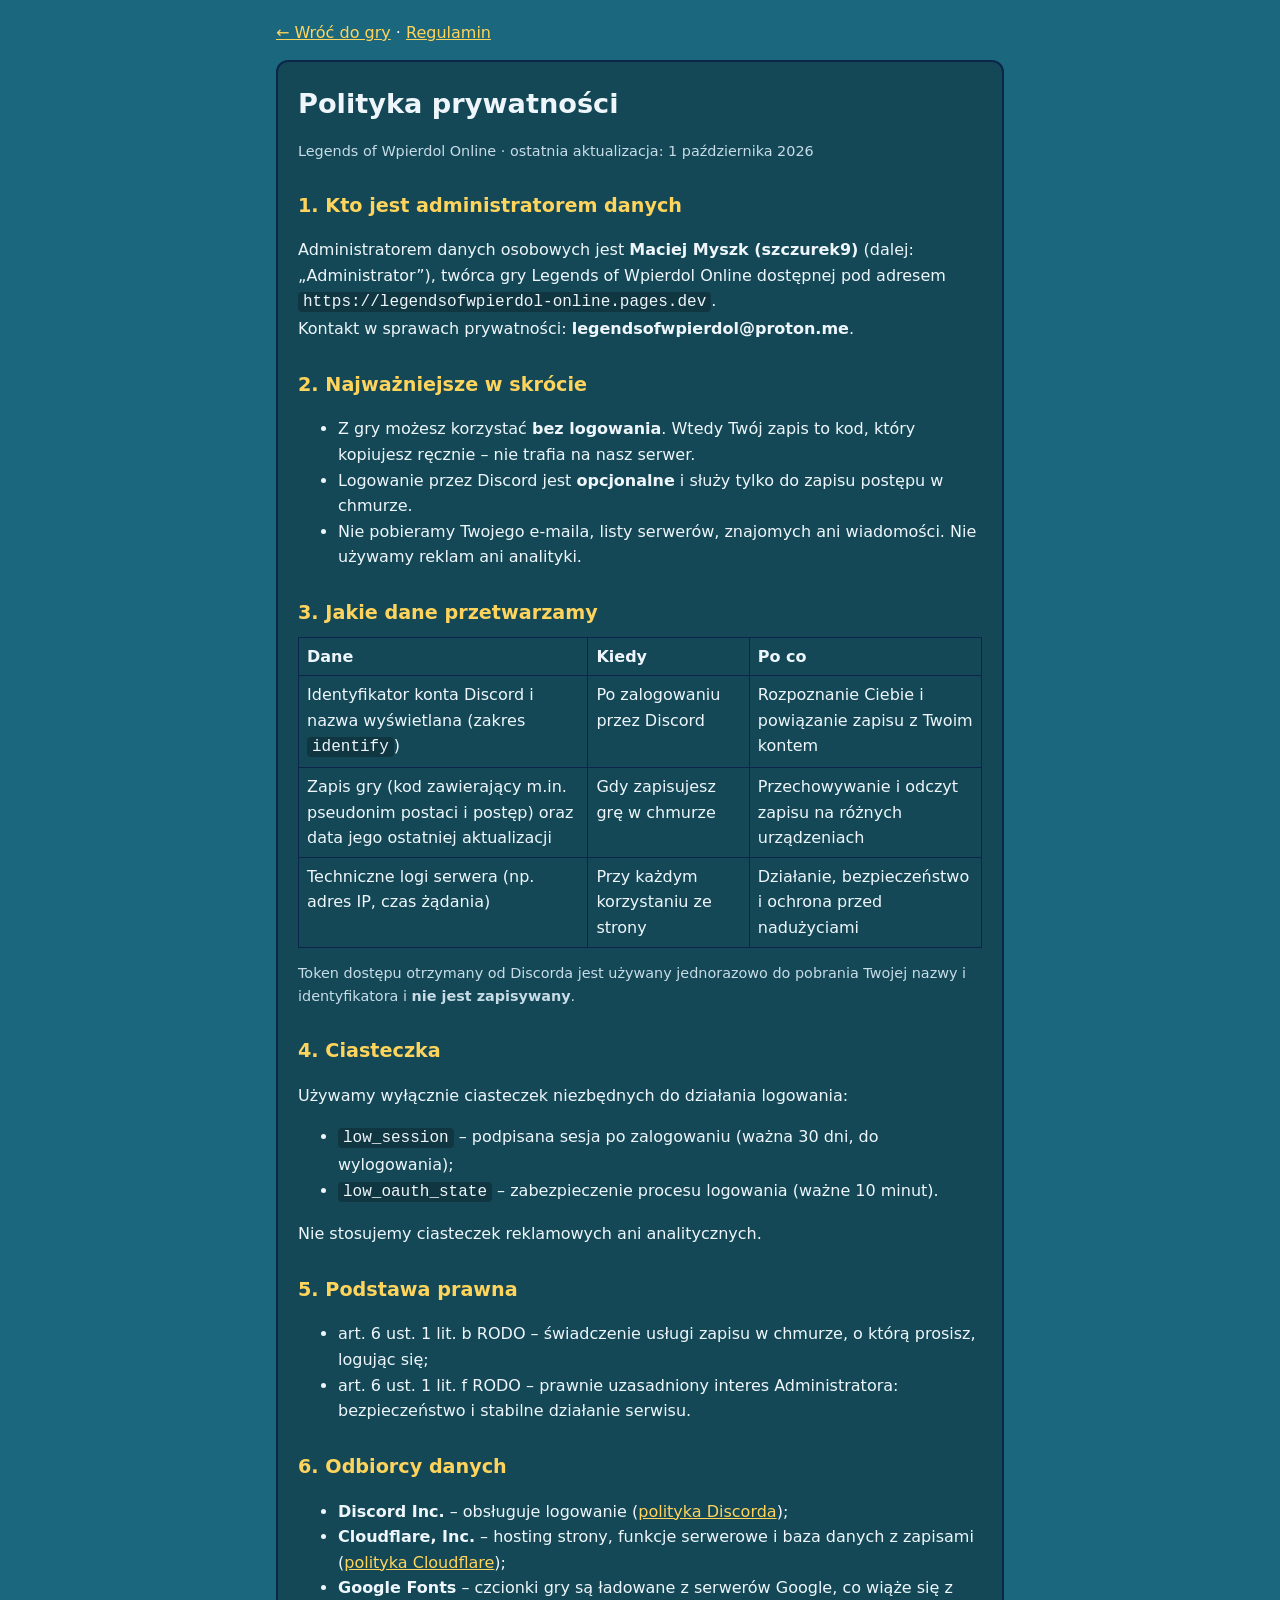
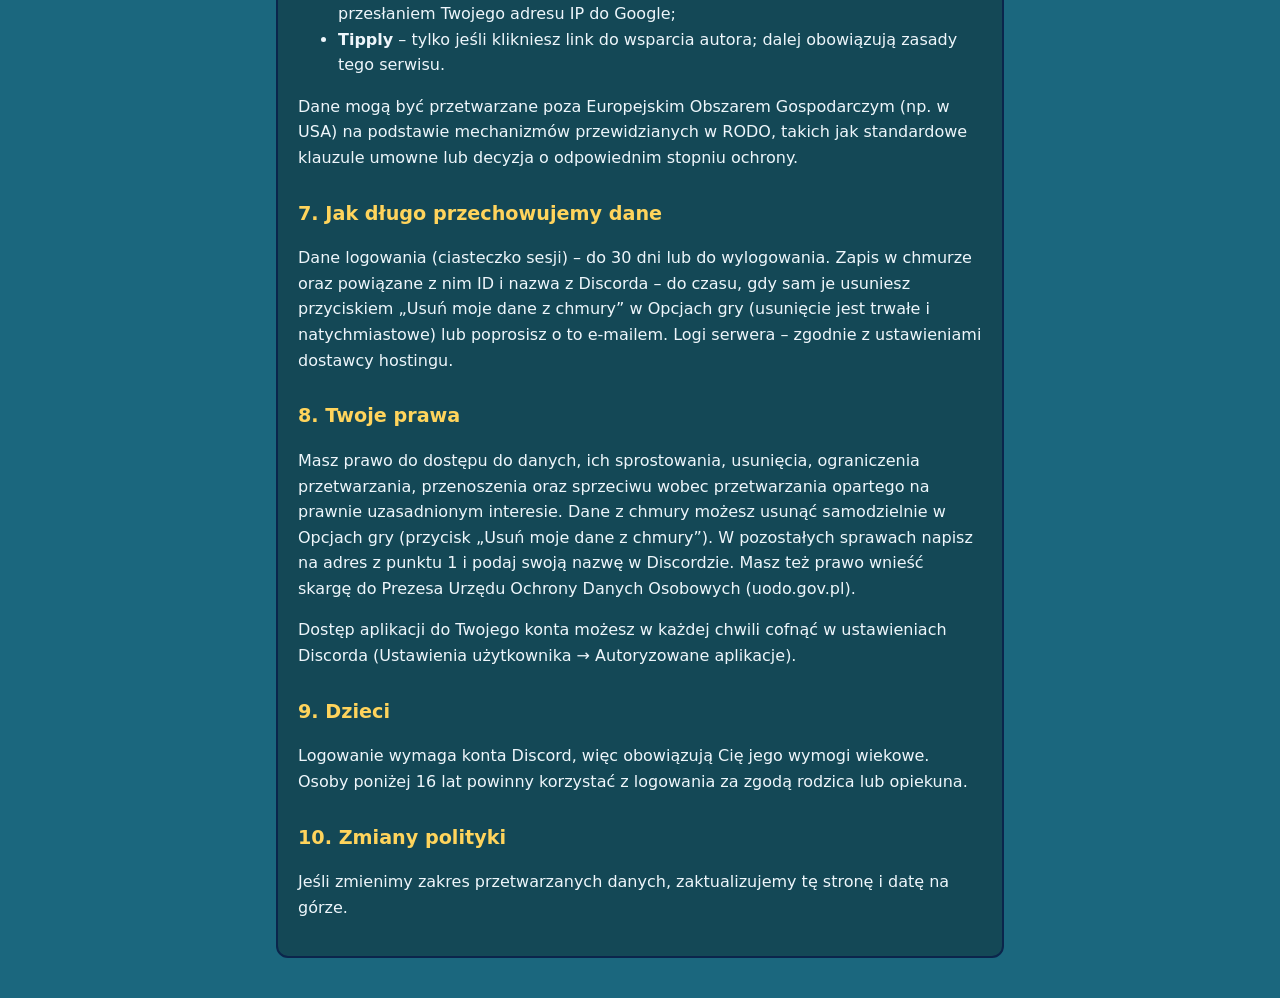
==== privacy.html @ 3d733aaf "add tos and pp" ====
<!DOCTYPE html>
<html lang="pl">
<head>
<meta charset="UTF-8">
<meta name="viewport" content="width=device-width, initial-scale=1, viewport-fit=cover">
<title>Polityka prywatności – Legends of Wpierdol Online</title>
<meta name="robots" content="index,follow">
<style>
:root{--bg:#1b677e;--card:rgba(19,67,79,.85);--text:#eef6fb;--muted:#c7dce7;--accent:#ffd45c;--border:#0b254b;box-sizing:border-box;padding-top:env(safe-area-inset-top,0px);padding-bottom:env(safe-area-inset-bottom,0px)}
*{box-sizing:border-box}
body{margin:0;background:var(--bg);color:var(--text);font:16px/1.6 system-ui,-apple-system,"Segoe UI",Roboto,sans-serif}
main{max-width:760px;margin:0 auto;padding:20px 16px 48px}
.card{background:var(--card);border:2px solid var(--border);border-radius:12px;padding:20px}
h1{margin:0 0 4px;font-size:1.7rem}h2{margin:28px 0 8px;font-size:1.2rem;color:var(--accent)}
p,li{color:var(--text)}.muted{color:var(--muted);font-size:.9rem}
a{color:var(--accent)}code{background:rgba(0,0,0,.25);padding:1px 5px;border-radius:4px}
.table-wrap{overflow-x:auto}table{border-collapse:collapse;width:100%}th,td{border:1px solid var(--border);padding:6px 8px;text-align:left;vertical-align:top}
nav{margin-bottom:14px}
</style>
</head>
<body>
<main>
<nav><a href="/">← Wróć do gry</a> · <a href="/terms">Regulamin</a></nav>
<div class="card">
<h1>Polityka prywatności</h1>
<p class="muted">Legends of Wpierdol Online · ostatnia aktualizacja: 1 października 2026</p>

<h2>1. Kto jest administratorem danych</h2>
<p>Administratorem danych osobowych jest <strong>Maciej Myszk (szczurek9)</strong> (dalej: „Administrator”), twórca gry Legends of Wpierdol Online dostępnej pod adresem <code>https://legendsofwpierdol-online.pages.dev</code>.<br>
Kontakt w sprawach prywatności: <strong>legendsofwpierdol@proton.me</strong>.</p>

<h2>2. Najważniejsze w skrócie</h2>
<ul>
<li>Z gry możesz korzystać <strong>bez logowania</strong>. Wtedy Twój zapis to kod, który kopiujesz ręcznie – nie trafia na nasz serwer.</li>
<li>Logowanie przez Discord jest <strong>opcjonalne</strong> i służy tylko do zapisu postępu w chmurze.</li>
<li>Nie pobieramy Twojego e-maila, listy serwerów, znajomych ani wiadomości. Nie używamy reklam ani analityki.</li>
</ul>

<h2>3. Jakie dane przetwarzamy</h2>
<div class="table-wrap"><table>
<tr><th>Dane</th><th>Kiedy</th><th>Po co</th></tr>
<tr><td>Identyfikator konta Discord i nazwa wyświetlana (zakres <code>identify</code>)</td><td>Po zalogowaniu przez Discord</td><td>Rozpoznanie Ciebie i powiązanie zapisu z Twoim kontem</td></tr>
<tr><td>Zapis gry (kod zawierający m.in. pseudonim postaci i postęp) oraz data jego ostatniej aktualizacji</td><td>Gdy zapisujesz grę w chmurze</td><td>Przechowywanie i odczyt zapisu na różnych urządzeniach</td></tr>
<tr><td>Techniczne logi serwera (np. adres IP, czas żądania)</td><td>Przy każdym korzystaniu ze strony</td><td>Działanie, bezpieczeństwo i ochrona przed nadużyciami</td></tr>
</table></div>
<p class="muted">Token dostępu otrzymany od Discorda jest używany jednorazowo do pobrania Twojej nazwy i identyfikatora i <strong>nie jest zapisywany</strong>.</p>

<h2>4. Ciasteczka</h2>
<p>Używamy wyłącznie ciasteczek niezbędnych do działania logowania:</p>
<ul>
<li><code>low_session</code> – podpisana sesja po zalogowaniu (ważna 30 dni, do wylogowania);</li>
<li><code>low_oauth_state</code> – zabezpieczenie procesu logowania (ważne 10 minut).</li>
</ul>
<p>Nie stosujemy ciasteczek reklamowych ani analitycznych.</p>

<h2>5. Podstawa prawna</h2>
<ul>
<li>art. 6 ust. 1 lit. b RODO – świadczenie usługi zapisu w chmurze, o którą prosisz, logując się;</li>
<li>art. 6 ust. 1 lit. f RODO – prawnie uzasadniony interes Administratora: bezpieczeństwo i stabilne działanie serwisu.</li>
</ul>

<h2>6. Odbiorcy danych</h2>
<ul>
<li><strong>Discord Inc.</strong> – obsługuje logowanie (<a href="https://discord.com/privacy" target="_blank" rel="noopener noreferrer">polityka Discorda</a>);</li>
<li><strong>Cloudflare, Inc.</strong> – hosting strony, funkcje serwerowe i baza danych z zapisami (<a href="https://www.cloudflare.com/privacypolicy/" target="_blank" rel="noopener noreferrer">polityka Cloudflare</a>);</li>
<li><strong>Google Fonts</strong> – czcionki gry są ładowane z serwerów Google, co wiąże się z przesłaniem Twojego adresu IP do Google;</li>
<li><strong>Tipply</strong> – tylko jeśli klikniesz link do wsparcia autora; dalej obowiązują zasady tego serwisu.</li>
</ul>
<p>Dane mogą być przetwarzane poza Europejskim Obszarem Gospodarczym (np. w USA) na podstawie mechanizmów przewidzianych w RODO, takich jak standardowe klauzule umowne lub decyzja o odpowiednim stopniu ochrony.</p>

<h2>7. Jak długo przechowujemy dane</h2>
<p>Dane logowania (ciasteczko sesji) – do 30 dni lub do wylogowania. Zapis w chmurze oraz powiązane z nim ID i nazwa z Discorda – do czasu, gdy sam je usuniesz przyciskiem „Usuń moje dane z chmury” w Opcjach gry (usunięcie jest trwałe i natychmiastowe) lub poprosisz o to e-mailem. Logi serwera – zgodnie z ustawieniami dostawcy hostingu.</p>

<h2>8. Twoje prawa</h2>
<p>Masz prawo do dostępu do danych, ich sprostowania, usunięcia, ograniczenia przetwarzania, przenoszenia oraz sprzeciwu wobec przetwarzania opartego na prawnie uzasadnionym interesie. Dane z chmury możesz usunąć samodzielnie w Opcjach gry (przycisk „Usuń moje dane z chmury”). W pozostałych sprawach napisz na adres z punktu 1 i podaj swoją nazwę w Discordzie. Masz też prawo wnieść skargę do Prezesa Urzędu Ochrony Danych Osobowych (uodo.gov.pl).</p>
<p>Dostęp aplikacji do Twojego konta możesz w każdej chwili cofnąć w ustawieniach Discorda (Ustawienia użytkownika → Autoryzowane aplikacje).</p>

<h2>9. Dzieci</h2>
<p>Logowanie wymaga konta Discord, więc obowiązują Cię jego wymogi wiekowe. Osoby poniżej 16 lat powinny korzystać z logowania za zgodą rodzica lub opiekuna.</p>

<h2>10. Zmiany polityki</h2>
<p>Jeśli zmienimy zakres przetwarzanych danych, zaktualizujemy tę stronę i datę na górze.</p>
</div>
</main>
</body>
</html>
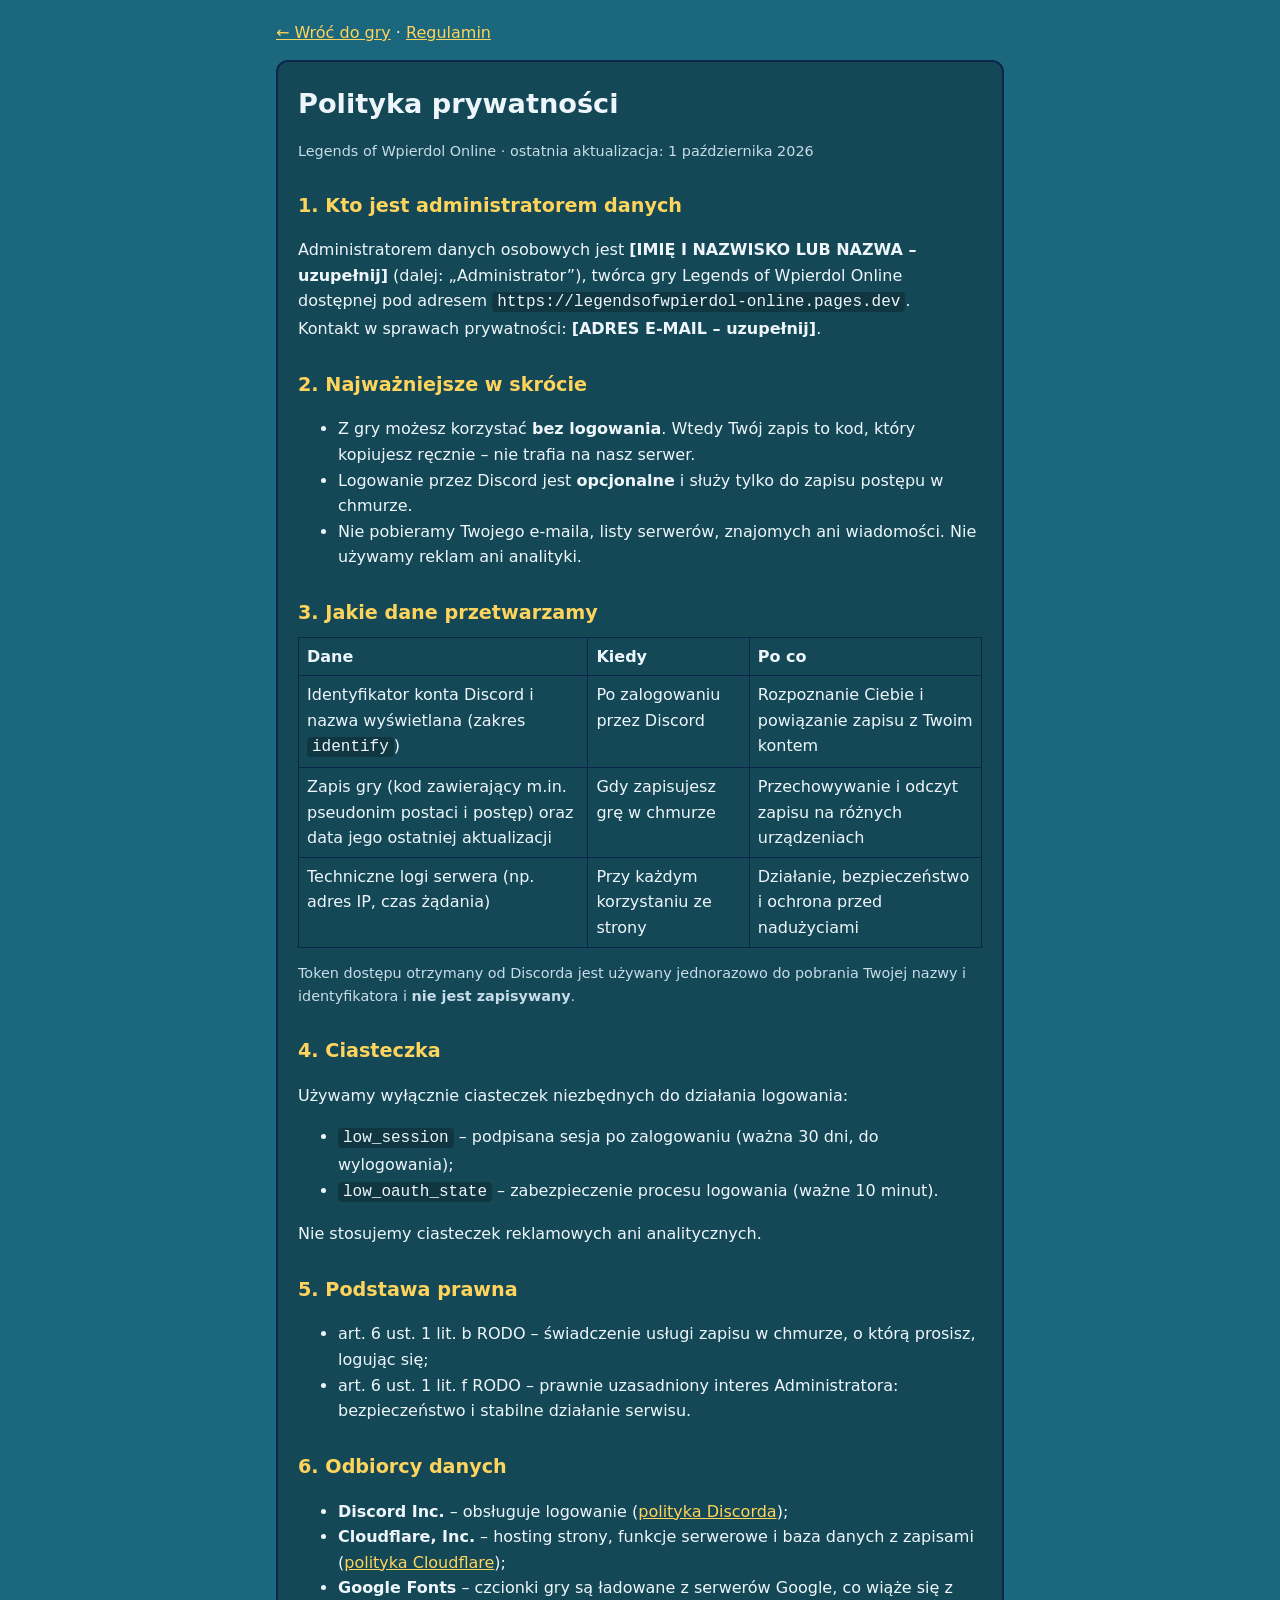
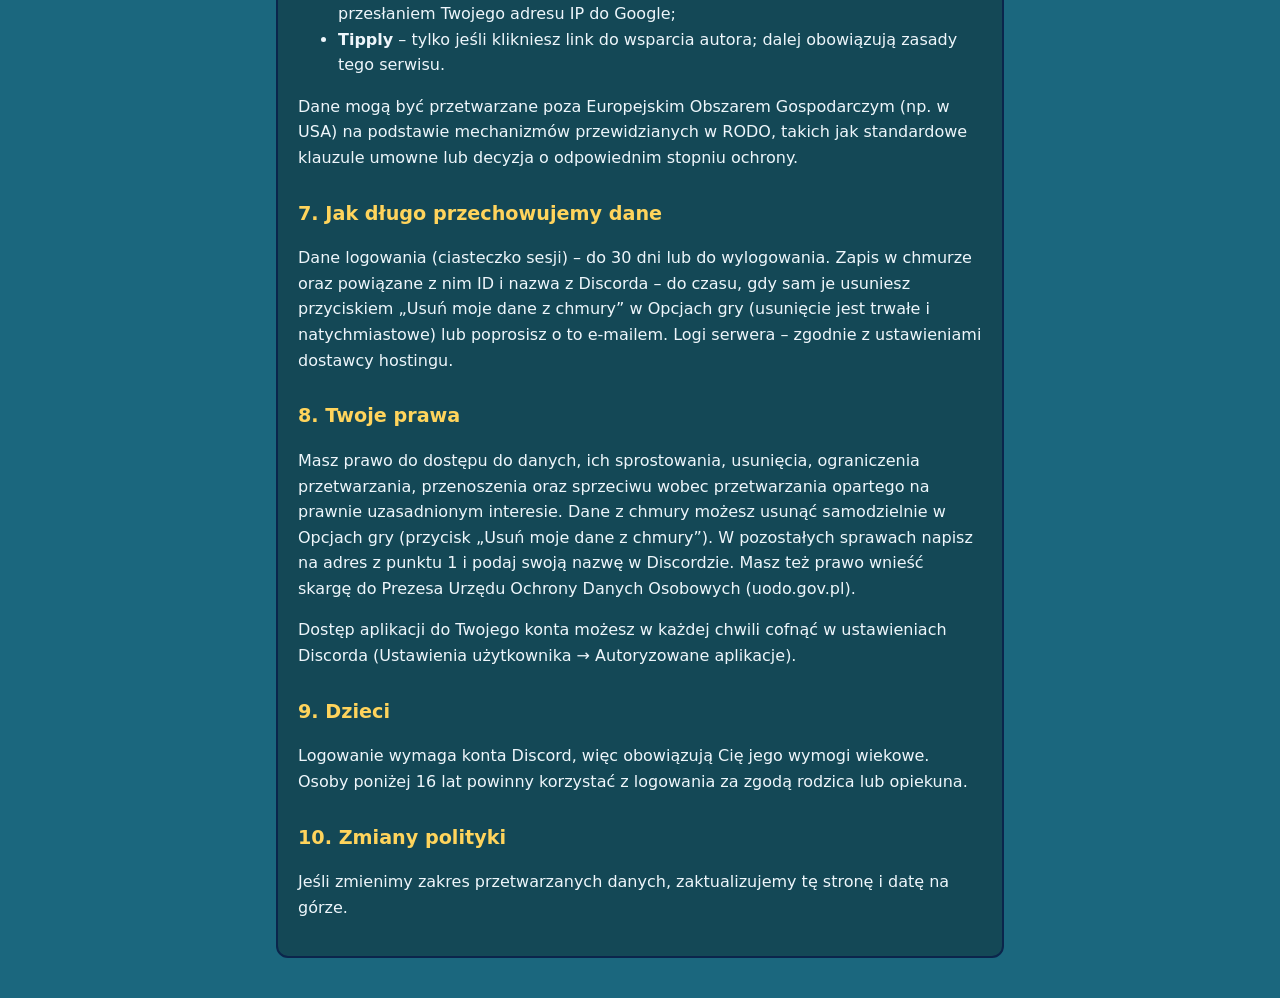
==== commit daf52df0: "change stuff" ====
--- a/privacy.html
+++ b/privacy.html
@@ -26,8 +26,8 @@
 <p class="muted">Legends of Wpierdol Online · ostatnia aktualizacja: 1 października 2026</p>
 
 <h2>1. Kto jest administratorem danych</h2>
-<p>Administratorem danych osobowych jest <strong>Maciej Myszk (szczurek9)</strong> (dalej: „Administrator”), twórca gry Legends of Wpierdol Online dostępnej pod adresem <code>https://legendsofwpierdol-online.pages.dev</code>.<br>
-Kontakt w sprawach prywatności: <strong>legendsofwpierdol@proton.me</strong>.</p>
+<p>Administratorem danych osobowych jest <strong>[IMIĘ I NAZWISKO LUB NAZWA – uzupełnij]</strong> (dalej: „Administrator”), twórca gry Legends of Wpierdol Online dostępnej pod adresem <code>https://legendsofwpierdol-online.pages.dev</code>.<br>
+Kontakt w sprawach prywatności: <strong>[ADRES E-MAIL – uzupełnij]</strong>.</p>
 
 <h2>2. Najważniejsze w skrócie</h2>
 <ul>
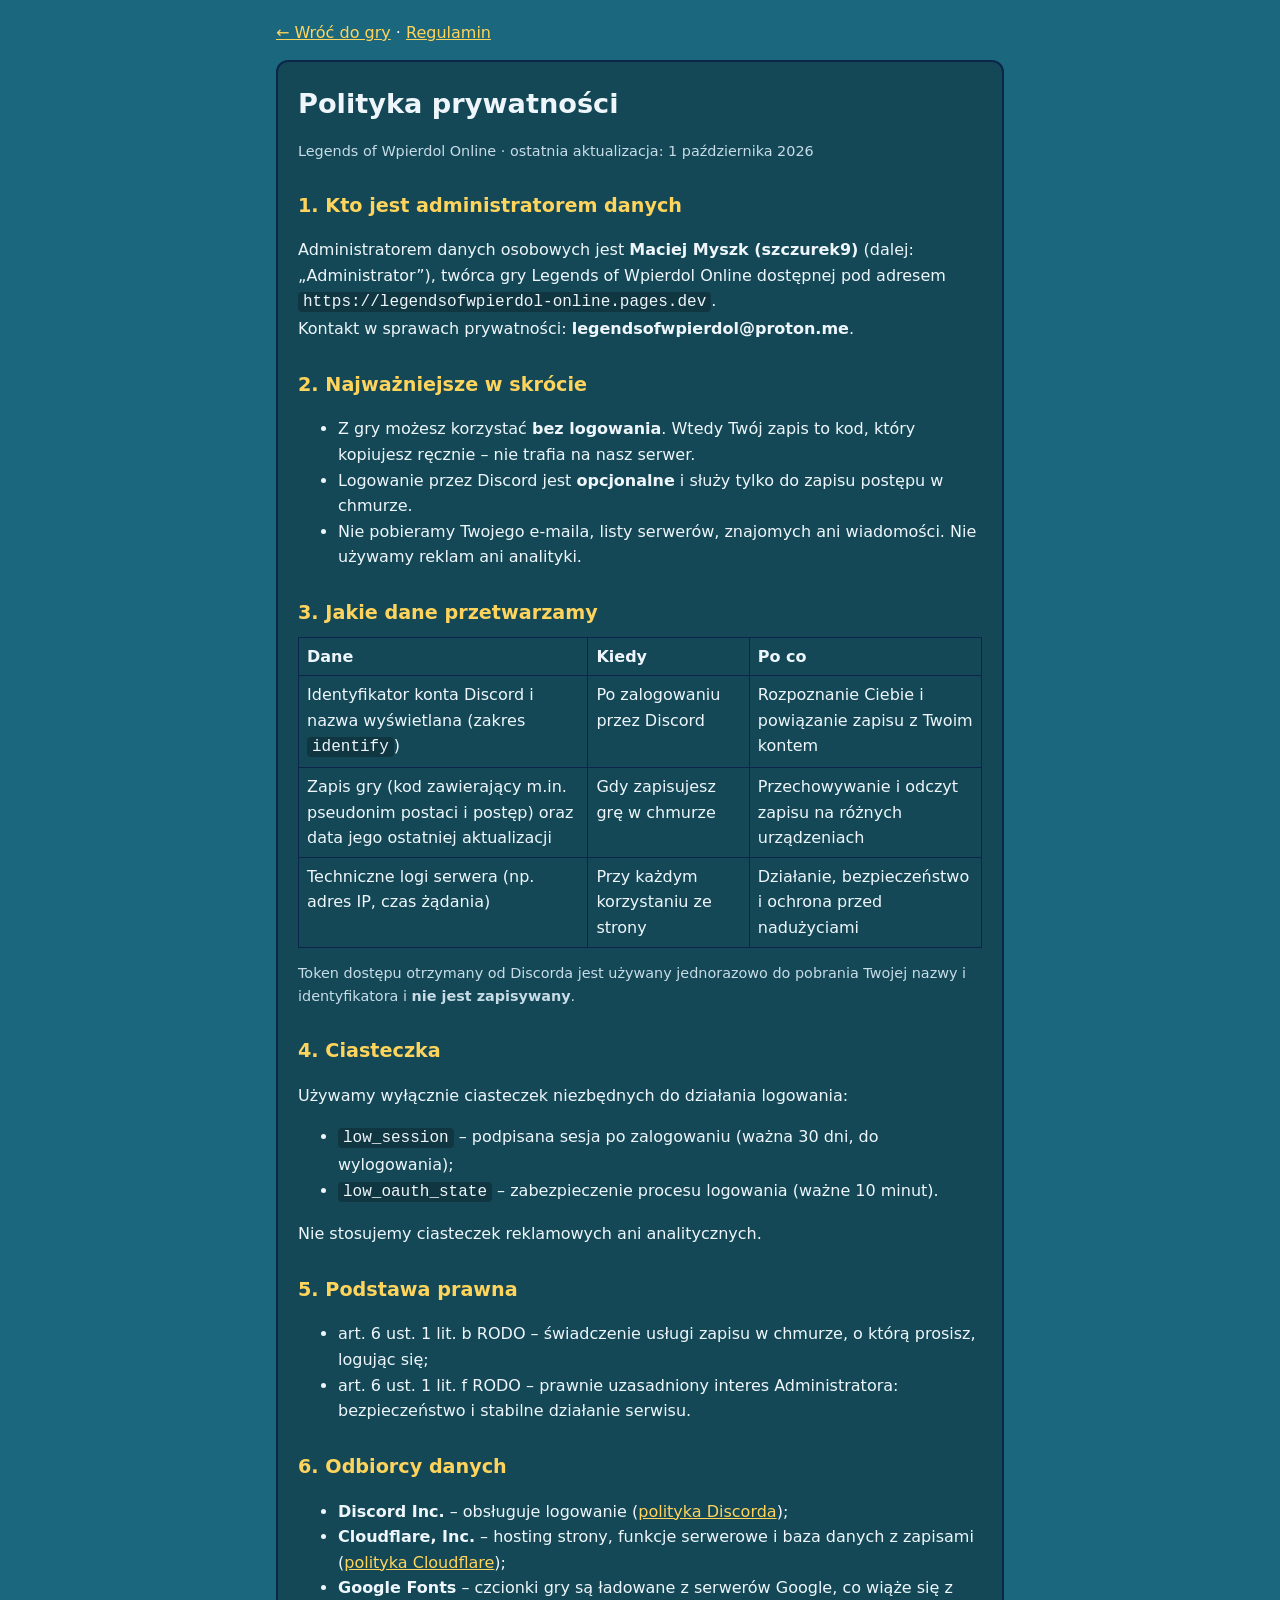
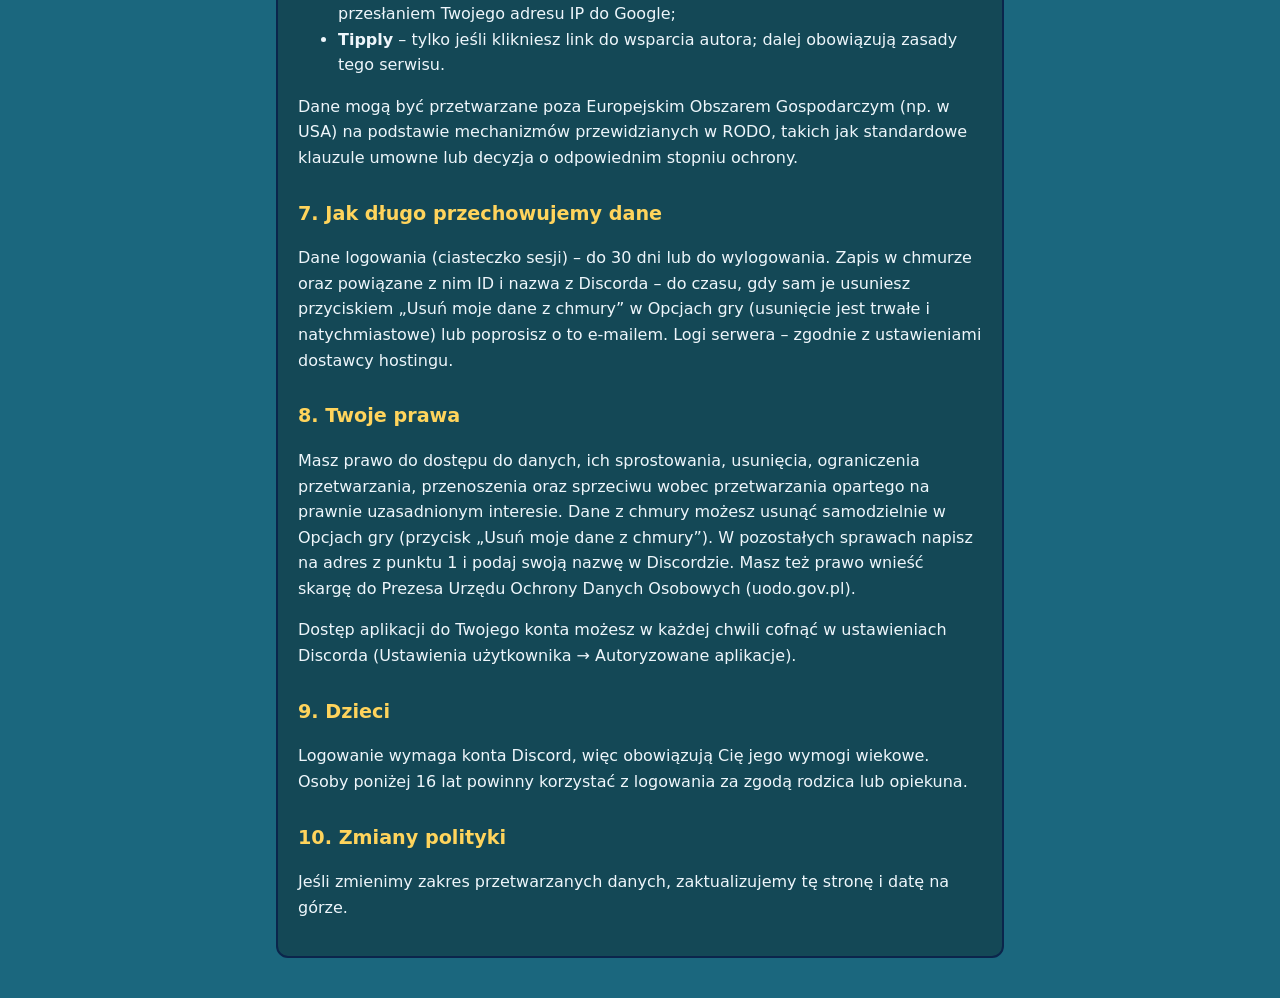
==== commit 3f9722b6: "Update privacy.html" ====
--- a/privacy.html
+++ b/privacy.html
@@ -26,8 +26,8 @@
 <p class="muted">Legends of Wpierdol Online · ostatnia aktualizacja: 1 października 2026</p>
 
 <h2>1. Kto jest administratorem danych</h2>
-<p>Administratorem danych osobowych jest <strong>[IMIĘ I NAZWISKO LUB NAZWA – uzupełnij]</strong> (dalej: „Administrator”), twórca gry Legends of Wpierdol Online dostępnej pod adresem <code>https://legendsofwpierdol-online.pages.dev</code>.<br>
-Kontakt w sprawach prywatności: <strong>[ADRES E-MAIL – uzupełnij]</strong>.</p>
+<p>Administratorem danych osobowych jest <strong>Maciej Myszk (szczurek9)</strong> (dalej: „Administrator”), twórca gry Legends of Wpierdol Online dostępnej pod adresem <code>https://legendsofwpierdol-online.pages.dev</code>.<br>
+Kontakt w sprawach prywatności: <strong>legendsofwpierdol@proton.me</strong>.</p>
 
 <h2>2. Najważniejsze w skrócie</h2>
 <ul>
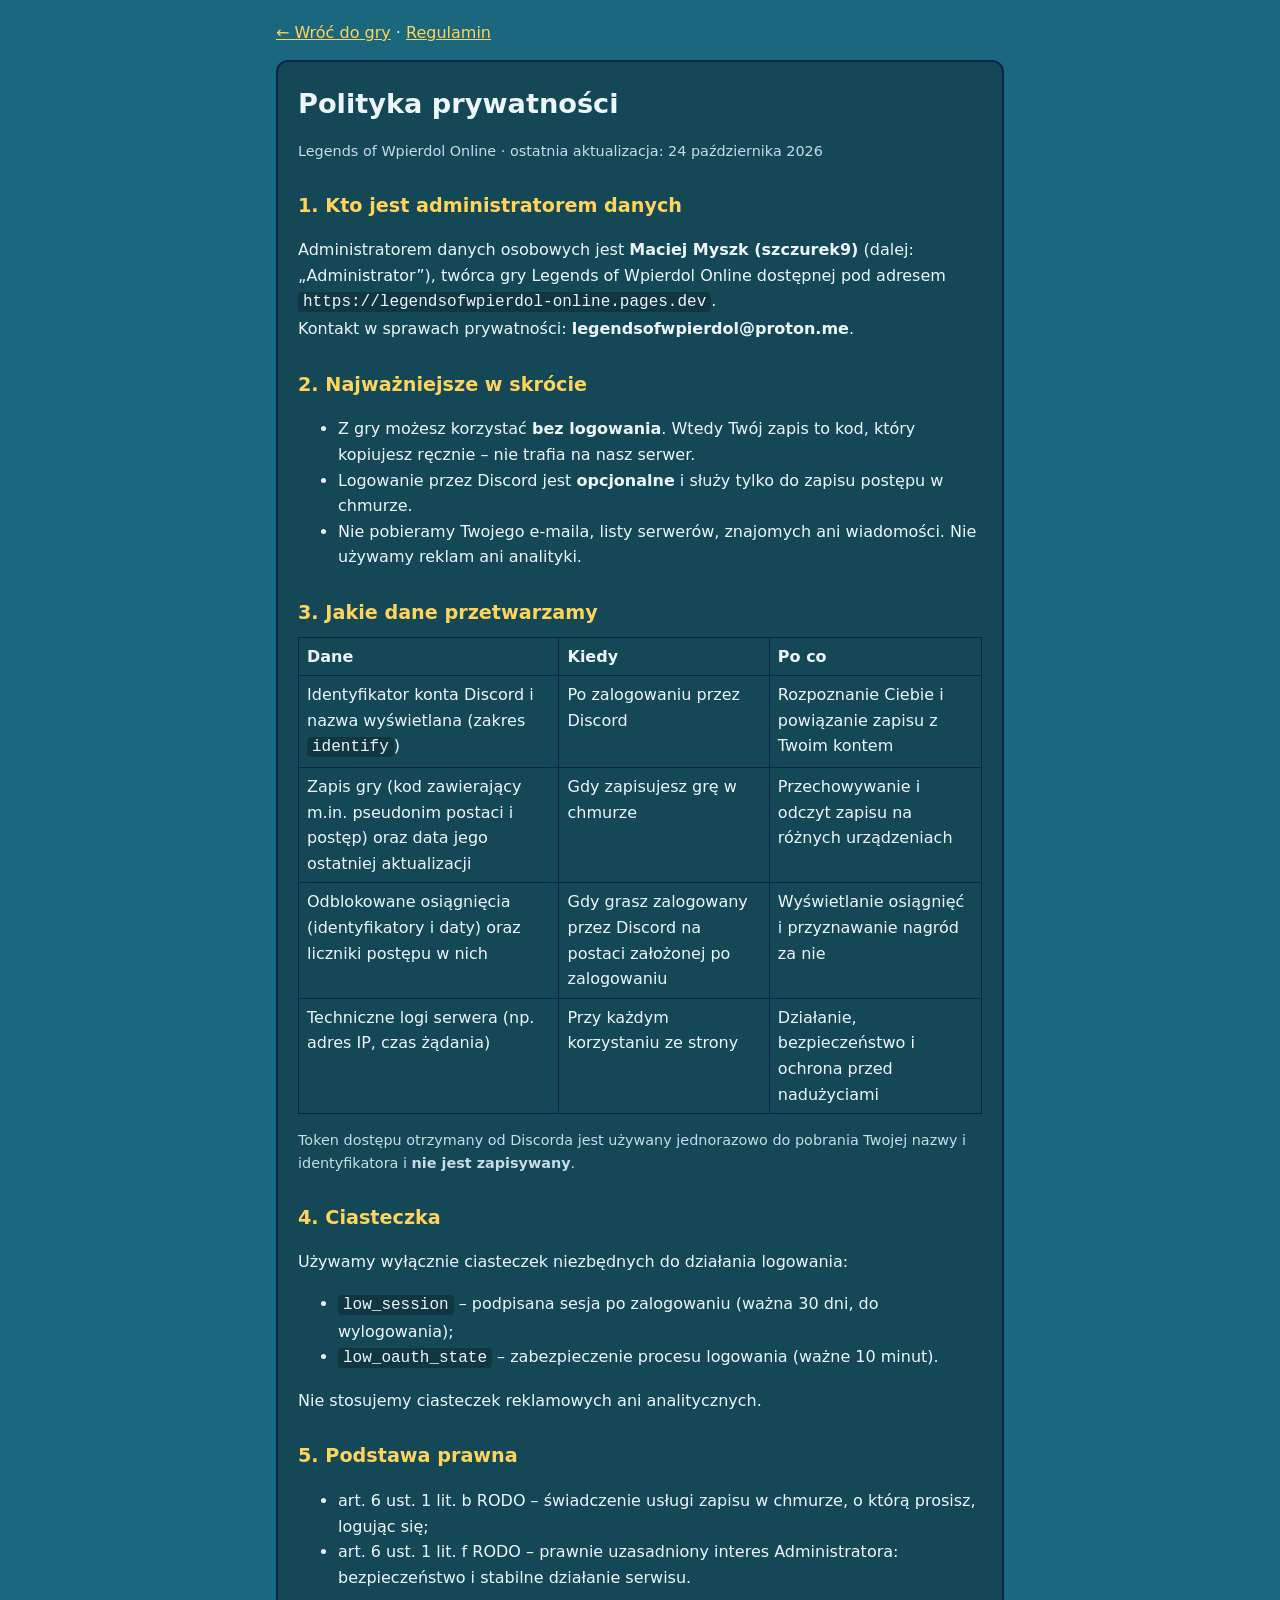
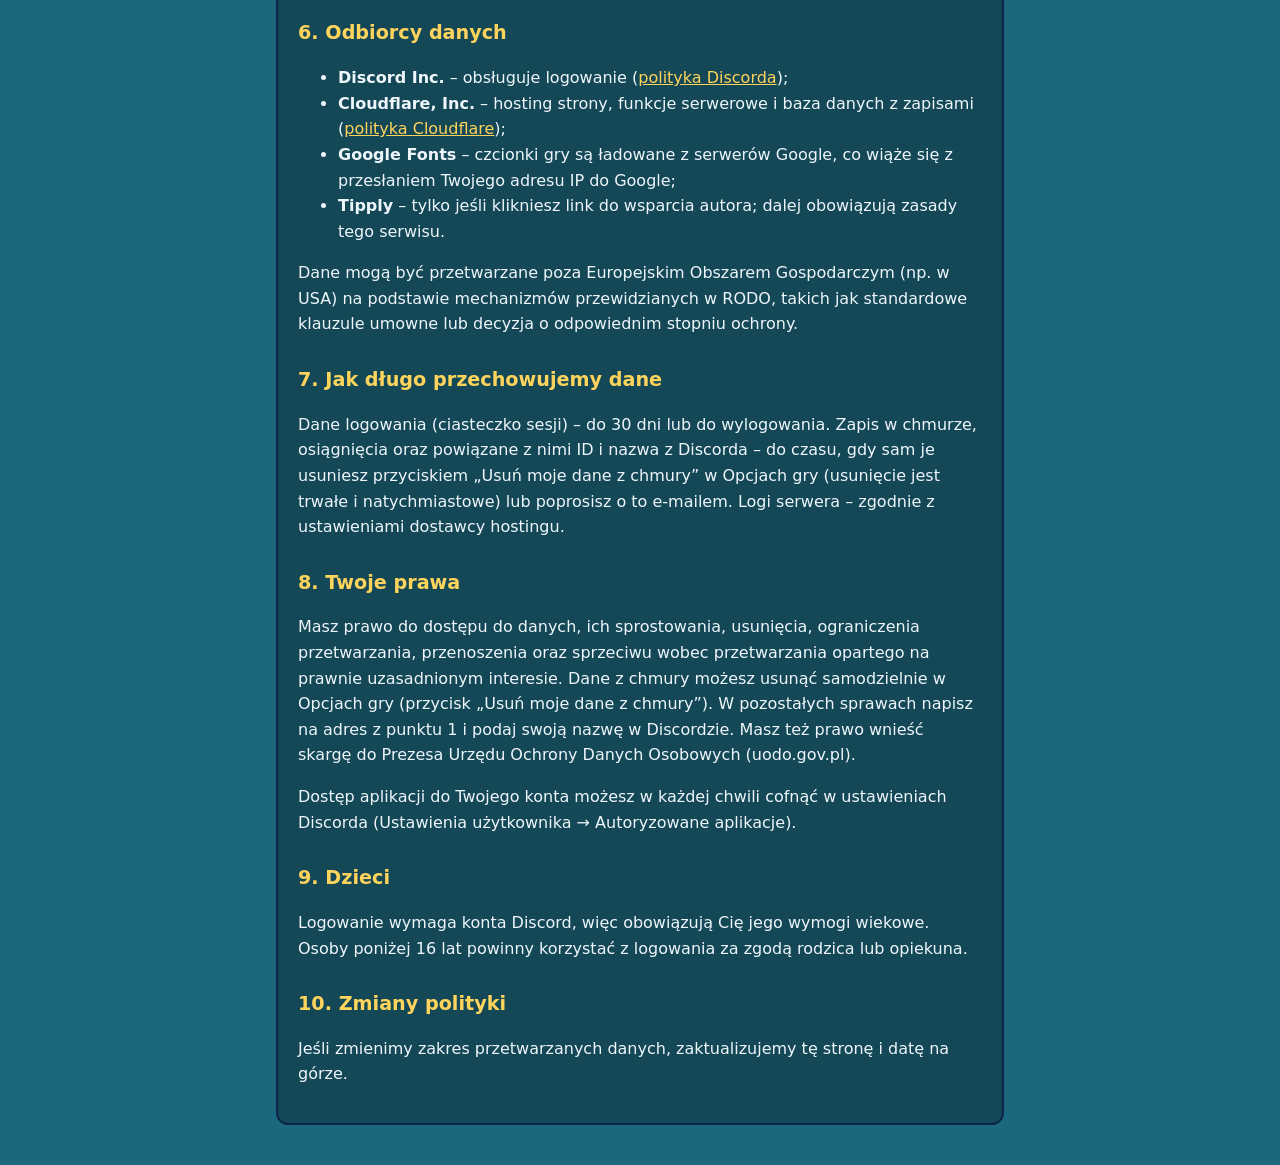
==== commit 11ae2f72: "1.0.2 Add Achievements" ====
--- a/privacy.html
+++ b/privacy.html
@@ -23,7 +23,7 @@
 <nav><a href="/">← Wróć do gry</a> · <a href="/terms">Regulamin</a></nav>
 <div class="card">
 <h1>Polityka prywatności</h1>
-<p class="muted">Legends of Wpierdol Online · ostatnia aktualizacja: 1 października 2026</p>
+<p class="muted">Legends of Wpierdol Online · ostatnia aktualizacja: 24 października 2026</p>
 
 <h2>1. Kto jest administratorem danych</h2>
 <p>Administratorem danych osobowych jest <strong>Maciej Myszk (szczurek9)</strong> (dalej: „Administrator”), twórca gry Legends of Wpierdol Online dostępnej pod adresem <code>https://legendsofwpierdol-online.pages.dev</code>.<br>
@@ -41,6 +41,7 @@
 <tr><th>Dane</th><th>Kiedy</th><th>Po co</th></tr>
 <tr><td>Identyfikator konta Discord i nazwa wyświetlana (zakres <code>identify</code>)</td><td>Po zalogowaniu przez Discord</td><td>Rozpoznanie Ciebie i powiązanie zapisu z Twoim kontem</td></tr>
 <tr><td>Zapis gry (kod zawierający m.in. pseudonim postaci i postęp) oraz data jego ostatniej aktualizacji</td><td>Gdy zapisujesz grę w chmurze</td><td>Przechowywanie i odczyt zapisu na różnych urządzeniach</td></tr>
+<tr><td>Odblokowane osiągnięcia (identyfikatory i daty) oraz liczniki postępu w nich</td><td>Gdy grasz zalogowany przez Discord na postaci założonej po zalogowaniu</td><td>Wyświetlanie osiągnięć i przyznawanie nagród za nie</td></tr>
 <tr><td>Techniczne logi serwera (np. adres IP, czas żądania)</td><td>Przy każdym korzystaniu ze strony</td><td>Działanie, bezpieczeństwo i ochrona przed nadużyciami</td></tr>
 </table></div>
 <p class="muted">Token dostępu otrzymany od Discorda jest używany jednorazowo do pobrania Twojej nazwy i identyfikatora i <strong>nie jest zapisywany</strong>.</p>
@@ -69,7 +70,7 @@
 <p>Dane mogą być przetwarzane poza Europejskim Obszarem Gospodarczym (np. w USA) na podstawie mechanizmów przewidzianych w RODO, takich jak standardowe klauzule umowne lub decyzja o odpowiednim stopniu ochrony.</p>
 
 <h2>7. Jak długo przechowujemy dane</h2>
-<p>Dane logowania (ciasteczko sesji) – do 30 dni lub do wylogowania. Zapis w chmurze oraz powiązane z nim ID i nazwa z Discorda – do czasu, gdy sam je usuniesz przyciskiem „Usuń moje dane z chmury” w Opcjach gry (usunięcie jest trwałe i natychmiastowe) lub poprosisz o to e-mailem. Logi serwera – zgodnie z ustawieniami dostawcy hostingu.</p>
+<p>Dane logowania (ciasteczko sesji) – do 30 dni lub do wylogowania. Zapis w chmurze, osiągnięcia oraz powiązane z nimi ID i nazwa z Discorda – do czasu, gdy sam je usuniesz przyciskiem „Usuń moje dane z chmury” w Opcjach gry (usunięcie jest trwałe i natychmiastowe) lub poprosisz o to e-mailem. Logi serwera – zgodnie z ustawieniami dostawcy hostingu.</p>
 
 <h2>8. Twoje prawa</h2>
 <p>Masz prawo do dostępu do danych, ich sprostowania, usunięcia, ograniczenia przetwarzania, przenoszenia oraz sprzeciwu wobec przetwarzania opartego na prawnie uzasadnionym interesie. Dane z chmury możesz usunąć samodzielnie w Opcjach gry (przycisk „Usuń moje dane z chmury”). W pozostałych sprawach napisz na adres z punktu 1 i podaj swoją nazwę w Discordzie. Masz też prawo wnieść skargę do Prezesa Urzędu Ochrony Danych Osobowych (uodo.gov.pl).</p>
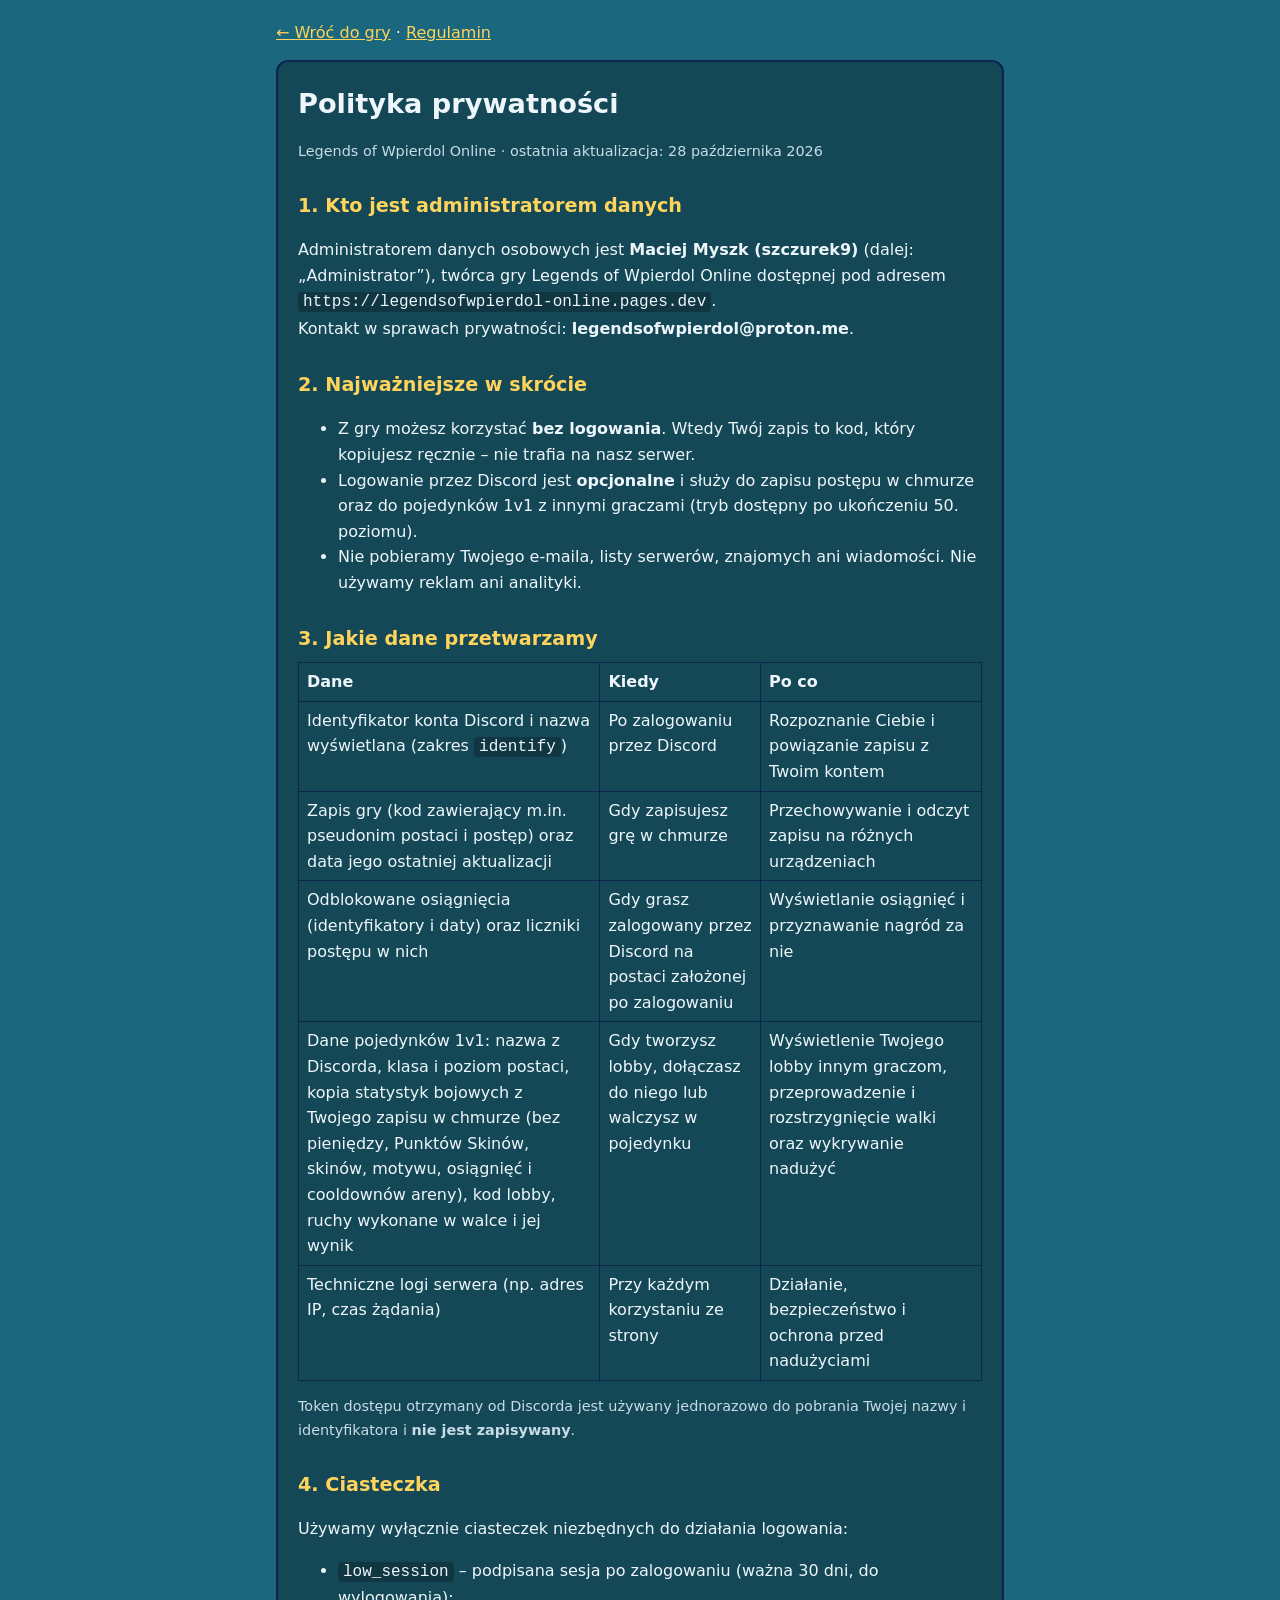
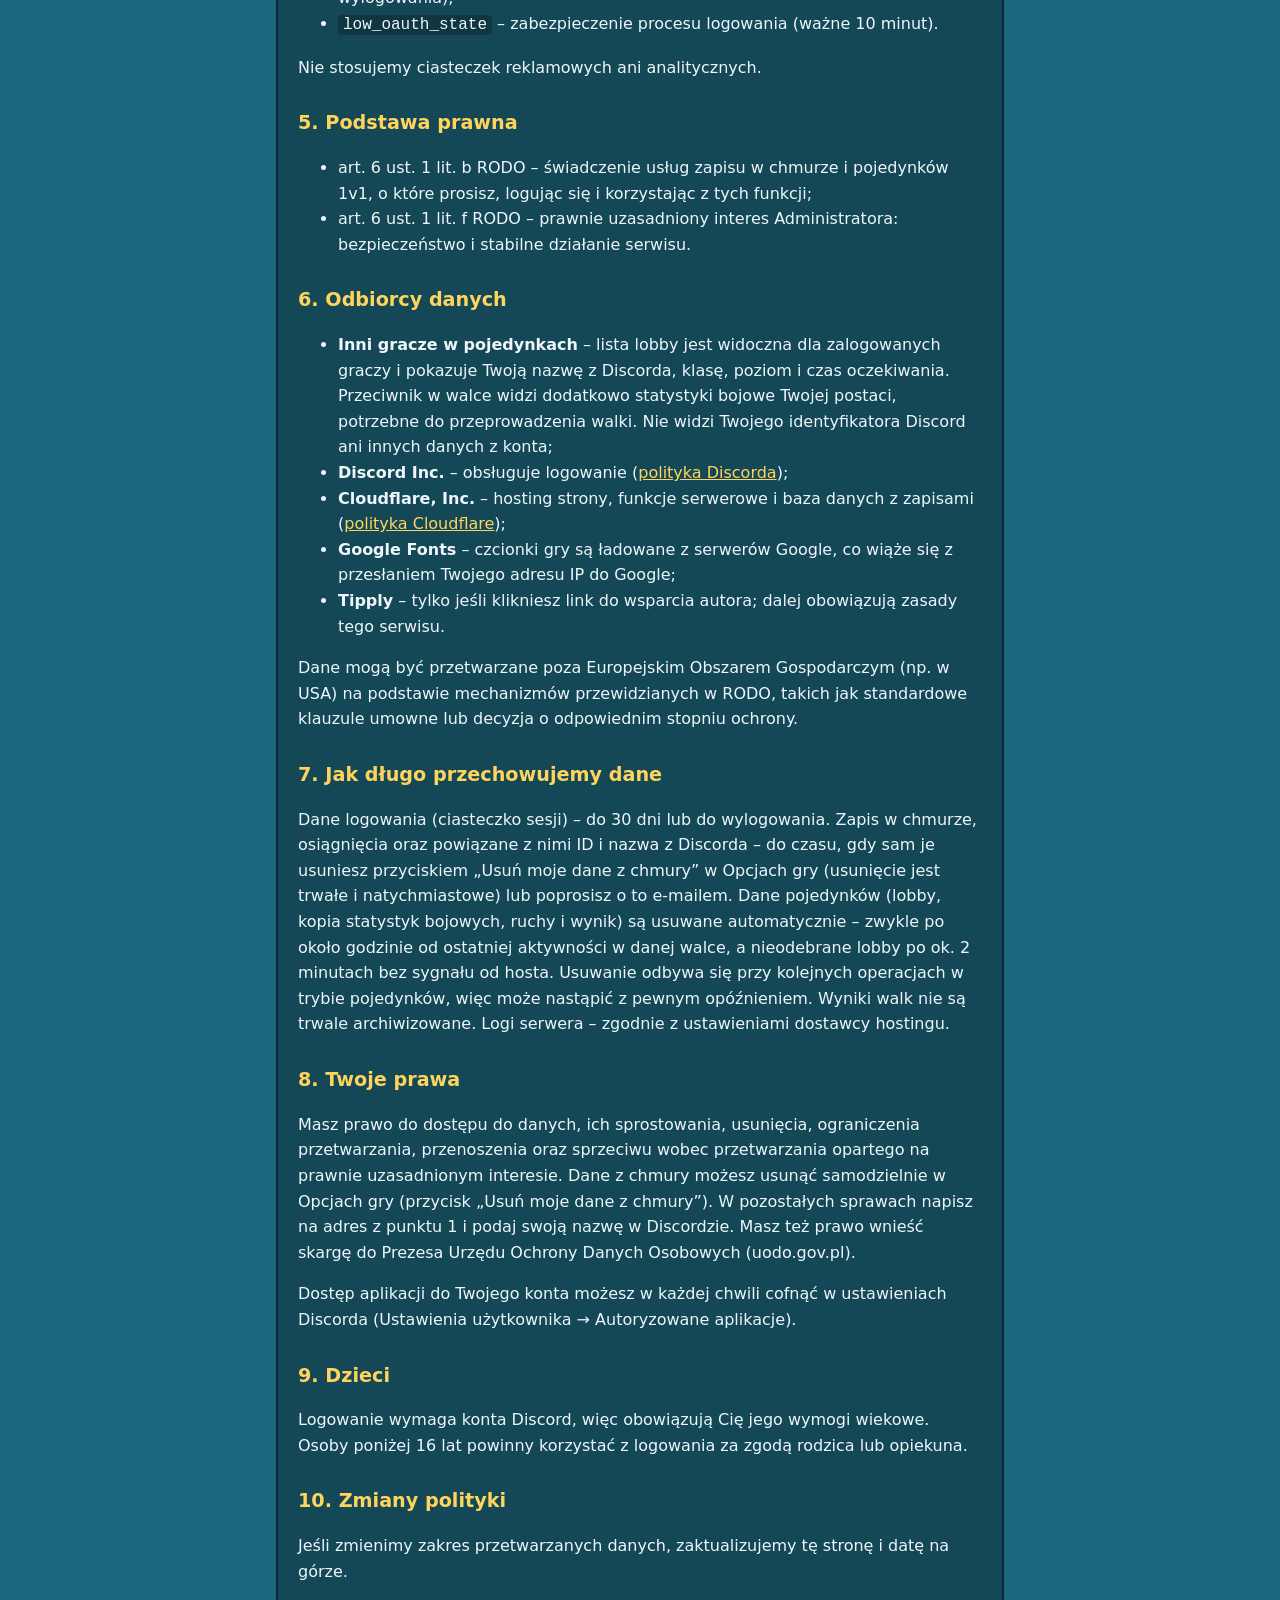
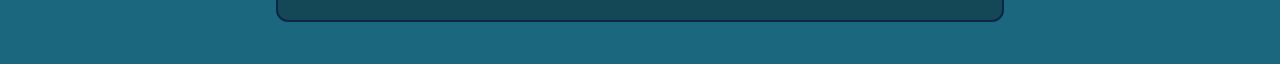
==== commit 1b191462: "update privacy" ====
--- a/privacy.html
+++ b/privacy.html
@@ -23,7 +23,7 @@
 <nav><a href="/">← Wróć do gry</a> · <a href="/terms">Regulamin</a></nav>
 <div class="card">
 <h1>Polityka prywatności</h1>
-<p class="muted">Legends of Wpierdol Online · ostatnia aktualizacja: 24 października 2026</p>
+<p class="muted">Legends of Wpierdol Online · ostatnia aktualizacja: 28 października 2026</p>
 
 <h2>1. Kto jest administratorem danych</h2>
 <p>Administratorem danych osobowych jest <strong>Maciej Myszk (szczurek9)</strong> (dalej: „Administrator”), twórca gry Legends of Wpierdol Online dostępnej pod adresem <code>https://legendsofwpierdol-online.pages.dev</code>.<br>
@@ -32,7 +32,7 @@
 <h2>2. Najważniejsze w skrócie</h2>
 <ul>
 <li>Z gry możesz korzystać <strong>bez logowania</strong>. Wtedy Twój zapis to kod, który kopiujesz ręcznie – nie trafia na nasz serwer.</li>
-<li>Logowanie przez Discord jest <strong>opcjonalne</strong> i służy tylko do zapisu postępu w chmurze.</li>
+<li>Logowanie przez Discord jest <strong>opcjonalne</strong> i służy do zapisu postępu w chmurze oraz do pojedynków 1v1 z innymi graczami (tryb dostępny po ukończeniu 50. poziomu).</li>
 <li>Nie pobieramy Twojego e-maila, listy serwerów, znajomych ani wiadomości. Nie używamy reklam ani analityki.</li>
 </ul>
 
@@ -42,6 +42,7 @@
 <tr><td>Identyfikator konta Discord i nazwa wyświetlana (zakres <code>identify</code>)</td><td>Po zalogowaniu przez Discord</td><td>Rozpoznanie Ciebie i powiązanie zapisu z Twoim kontem</td></tr>
 <tr><td>Zapis gry (kod zawierający m.in. pseudonim postaci i postęp) oraz data jego ostatniej aktualizacji</td><td>Gdy zapisujesz grę w chmurze</td><td>Przechowywanie i odczyt zapisu na różnych urządzeniach</td></tr>
 <tr><td>Odblokowane osiągnięcia (identyfikatory i daty) oraz liczniki postępu w nich</td><td>Gdy grasz zalogowany przez Discord na postaci założonej po zalogowaniu</td><td>Wyświetlanie osiągnięć i przyznawanie nagród za nie</td></tr>
+<tr><td>Dane pojedynków 1v1: nazwa z Discorda, klasa i poziom postaci, kopia statystyk bojowych z Twojego zapisu w chmurze (bez pieniędzy, Punktów Skinów, skinów, motywu, osiągnięć i cooldownów areny), kod lobby, ruchy wykonane w walce i jej wynik</td><td>Gdy tworzysz lobby, dołączasz do niego lub walczysz w pojedynku</td><td>Wyświetlenie Twojego lobby innym graczom, przeprowadzenie i rozstrzygnięcie walki oraz wykrywanie nadużyć</td></tr>
 <tr><td>Techniczne logi serwera (np. adres IP, czas żądania)</td><td>Przy każdym korzystaniu ze strony</td><td>Działanie, bezpieczeństwo i ochrona przed nadużyciami</td></tr>
 </table></div>
 <p class="muted">Token dostępu otrzymany od Discorda jest używany jednorazowo do pobrania Twojej nazwy i identyfikatora i <strong>nie jest zapisywany</strong>.</p>
@@ -56,12 +57,13 @@
 
 <h2>5. Podstawa prawna</h2>
 <ul>
-<li>art. 6 ust. 1 lit. b RODO – świadczenie usługi zapisu w chmurze, o którą prosisz, logując się;</li>
+<li>art. 6 ust. 1 lit. b RODO – świadczenie usług zapisu w chmurze i pojedynków 1v1, o które prosisz, logując się i korzystając z tych funkcji;</li>
 <li>art. 6 ust. 1 lit. f RODO – prawnie uzasadniony interes Administratora: bezpieczeństwo i stabilne działanie serwisu.</li>
 </ul>
 
 <h2>6. Odbiorcy danych</h2>
 <ul>
+<li><strong>Inni gracze w pojedynkach</strong> – lista lobby jest widoczna dla zalogowanych graczy i pokazuje Twoją nazwę z Discorda, klasę, poziom i czas oczekiwania. Przeciwnik w walce widzi dodatkowo statystyki bojowe Twojej postaci, potrzebne do przeprowadzenia walki. Nie widzi Twojego identyfikatora Discord ani innych danych z konta;</li>
 <li><strong>Discord Inc.</strong> – obsługuje logowanie (<a href="https://discord.com/privacy" target="_blank" rel="noopener noreferrer">polityka Discorda</a>);</li>
 <li><strong>Cloudflare, Inc.</strong> – hosting strony, funkcje serwerowe i baza danych z zapisami (<a href="https://www.cloudflare.com/privacypolicy/" target="_blank" rel="noopener noreferrer">polityka Cloudflare</a>);</li>
 <li><strong>Google Fonts</strong> – czcionki gry są ładowane z serwerów Google, co wiąże się z przesłaniem Twojego adresu IP do Google;</li>
@@ -70,7 +72,7 @@
 <p>Dane mogą być przetwarzane poza Europejskim Obszarem Gospodarczym (np. w USA) na podstawie mechanizmów przewidzianych w RODO, takich jak standardowe klauzule umowne lub decyzja o odpowiednim stopniu ochrony.</p>
 
 <h2>7. Jak długo przechowujemy dane</h2>
-<p>Dane logowania (ciasteczko sesji) – do 30 dni lub do wylogowania. Zapis w chmurze, osiągnięcia oraz powiązane z nimi ID i nazwa z Discorda – do czasu, gdy sam je usuniesz przyciskiem „Usuń moje dane z chmury” w Opcjach gry (usunięcie jest trwałe i natychmiastowe) lub poprosisz o to e-mailem. Logi serwera – zgodnie z ustawieniami dostawcy hostingu.</p>
+<p>Dane logowania (ciasteczko sesji) – do 30 dni lub do wylogowania. Zapis w chmurze, osiągnięcia oraz powiązane z nimi ID i nazwa z Discorda – do czasu, gdy sam je usuniesz przyciskiem „Usuń moje dane z chmury” w Opcjach gry (usunięcie jest trwałe i natychmiastowe) lub poprosisz o to e-mailem. Dane pojedynków (lobby, kopia statystyk bojowych, ruchy i wynik) są usuwane automatycznie – zwykle po około godzinie od ostatniej aktywności w danej walce, a nieodebrane lobby po ok. 2 minutach bez sygnału od hosta. Usuwanie odbywa się przy kolejnych operacjach w trybie pojedynków, więc może nastąpić z pewnym opóźnieniem. Wyniki walk nie są trwale archiwizowane. Logi serwera – zgodnie z ustawieniami dostawcy hostingu.</p>
 
 <h2>8. Twoje prawa</h2>
 <p>Masz prawo do dostępu do danych, ich sprostowania, usunięcia, ograniczenia przetwarzania, przenoszenia oraz sprzeciwu wobec przetwarzania opartego na prawnie uzasadnionym interesie. Dane z chmury możesz usunąć samodzielnie w Opcjach gry (przycisk „Usuń moje dane z chmury”). W pozostałych sprawach napisz na adres z punktu 1 i podaj swoją nazwę w Discordzie. Masz też prawo wnieść skargę do Prezesa Urzędu Ochrony Danych Osobowych (uodo.gov.pl).</p>
